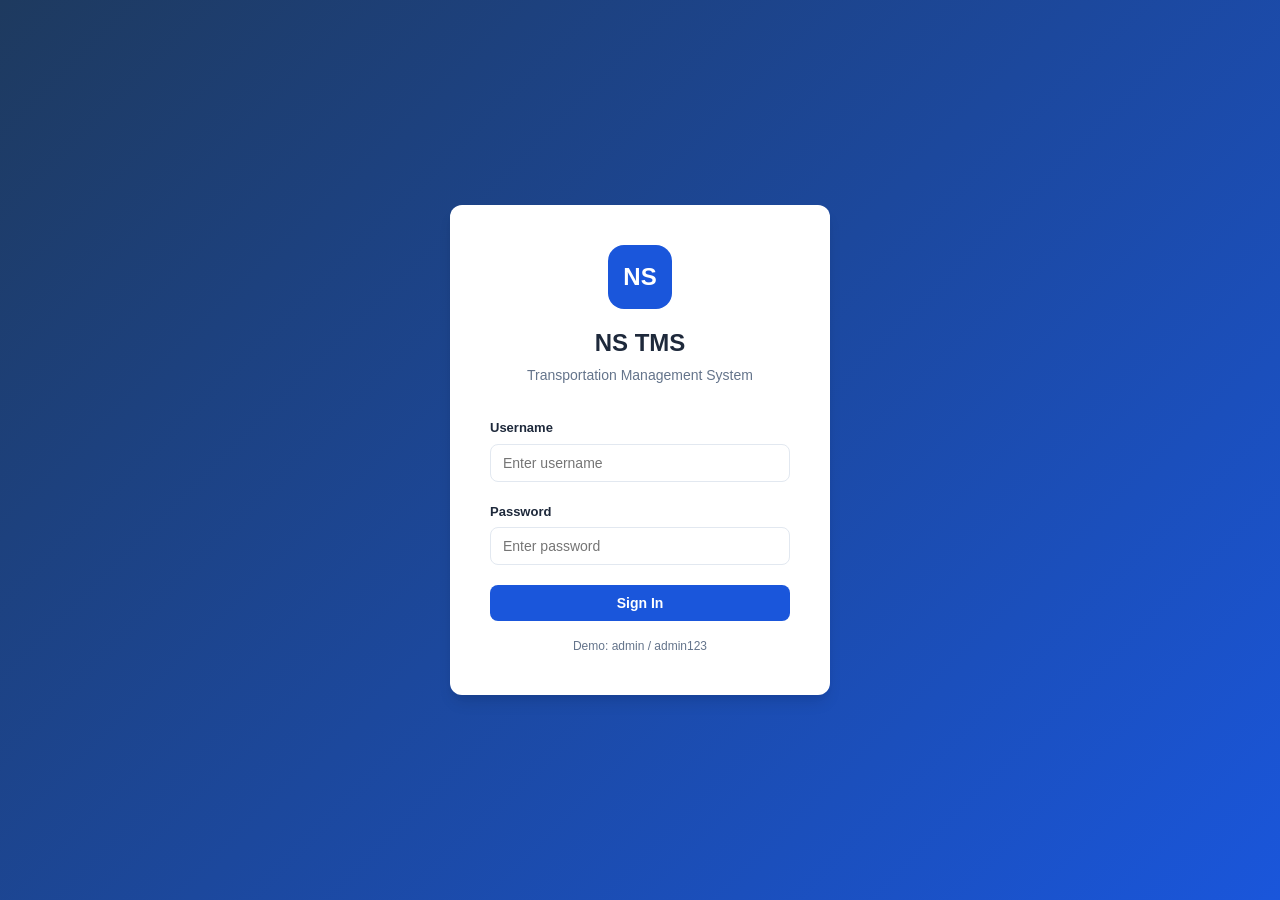
==== index.html @ 08a45727 "Add TMS Fuel & Load web application with Report page - Login page with dummy authentication (admin/a" ====
<!DOCTYPE html>
<html lang="en">
<head>
    <meta charset="UTF-8">
    <meta name="viewport" content="width=device-width, initial-scale=1.0">
    <title>NS TMS - Login</title>
    <link rel="stylesheet" href="css/style.css">
</head>
<body class="login-page">
    <div class="login-container">
        <div class="login-card">
            <div class="login-header">
                <div class="logo">NS</div>
                <h1>NS TMS</h1>
                <p>Transportation Management System</p>
            </div>
            <form id="loginForm" class="login-form">
                <div class="form-group">
                    <label for="username">Username</label>
                    <input type="text" id="username" placeholder="Enter username" required>
                </div>
                <div class="form-group">
                    <label for="password">Password</label>
                    <input type="password" id="password" placeholder="Enter password" required>
                </div>
                <button type="submit" class="btn btn-primary btn-full">Sign In</button>
                <p class="login-hint">Demo: admin / admin123</p>
            </form>
        </div>
    </div>
    <script src="js/auth.js"></script>
</body>
</html>
---- css/style.css ----
/* ===== CSS Reset & Base ===== */
*, *::before, *::after {
    margin: 0;
    padding: 0;
    box-sizing: border-box;
}

:root {
    --primary: #1a56db;
    --primary-dark: #1e40af;
    --primary-light: #dbeafe;
    --bg: #f1f5f9;
    --bg-white: #ffffff;
    --text: #1e293b;
    --text-light: #64748b;
    --border: #e2e8f0;
    --success: #059669;
    --danger: #dc2626;
    --warning: #d97706;
    --sidebar-width: 240px;
    --navbar-height: 56px;
    --radius: 8px;
    --shadow: 0 1px 3px rgba(0,0,0,0.1), 0 1px 2px rgba(0,0,0,0.06);
    --shadow-lg: 0 10px 15px -3px rgba(0,0,0,0.1), 0 4px 6px -2px rgba(0,0,0,0.05);
}

body {
    font-family: -apple-system, BlinkMacSystemFont, 'Segoe UI', Roboto, Oxygen, Ubuntu, sans-serif;
    background: var(--bg);
    color: var(--text);
    line-height: 1.5;
    font-size: 14px;
}

/* ===== Login Page ===== */
.login-page {
    display: flex;
    align-items: center;
    justify-content: center;
    min-height: 100vh;
    background: linear-gradient(135deg, #1e3a5f 0%, #1a56db 100%);
}

.login-container {
    width: 100%;
    max-width: 420px;
    padding: 20px;
}

.login-card {
    background: var(--bg-white);
    border-radius: 12px;
    padding: 40px;
    box-shadow: var(--shadow-lg);
}

.login-header {
    text-align: center;
    margin-bottom: 32px;
}

.login-header .logo {
    width: 64px;
    height: 64px;
    background: var(--primary);
    color: white;
    border-radius: 16px;
    display: inline-flex;
    align-items: center;
    justify-content: center;
    font-size: 24px;
    font-weight: 800;
    margin-bottom: 16px;
}

.login-header h1 {
    font-size: 24px;
    color: var(--text);
    margin-bottom: 4px;
}

.login-header p {
    color: var(--text-light);
    font-size: 14px;
}

.login-hint {
    text-align: center;
    margin-top: 16px;
    font-size: 12px;
    color: var(--text-light);
}

/* ===== Forms ===== */
.form-group {
    margin-bottom: 20px;
}

.form-group label {
    display: block;
    font-size: 13px;
    font-weight: 600;
    color: var(--text);
    margin-bottom: 6px;
}

.form-group input,
.form-group select {
    width: 100%;
    padding: 10px 12px;
    border: 1px solid var(--border);
    border-radius: var(--radius);
    font-size: 14px;
    transition: border-color 0.2s;
    background: var(--bg-white);
}

.form-group input:focus,
.form-group select:focus {
    outline: none;
    border-color: var(--primary);
    box-shadow: 0 0 0 3px var(--primary-light);
}

/* ===== Buttons ===== */
.btn {
    display: inline-flex;
    align-items: center;
    justify-content: center;
    gap: 6px;
    padding: 10px 20px;
    border: none;
    border-radius: var(--radius);
    font-size: 14px;
    font-weight: 600;
    cursor: pointer;
    transition: all 0.2s;
    text-decoration: none;
}

.btn:disabled {
    opacity: 0.5;
    cursor: not-allowed;
}

.btn-primary {
    background: var(--primary);
    color: white;
}

.btn-primary:hover:not(:disabled) {
    background: var(--primary-dark);
}

.btn-outline {
    background: transparent;
    color: var(--text);
    border: 1px solid var(--border);
}

.btn-outline:hover {
    background: var(--bg);
}

.btn-danger {
    color: var(--danger);
    border-color: var(--danger);
}

.btn-danger:hover {
    background: #fef2f2;
}

.btn-sm {
    padding: 6px 12px;
    font-size: 13px;
}

.btn-full {
    width: 100%;
}

/* ===== Navbar ===== */
.navbar {
    position: fixed;
    top: 0;
    left: 0;
    right: 0;
    height: var(--navbar-height);
    background: var(--bg-white);
    border-bottom: 1px solid var(--border);
    display: flex;
    align-items: center;
    justify-content: space-between;
    padding: 0 20px;
    z-index: 100;
}

.nav-left {
    display: flex;
    align-items: center;
    gap: 12px;
}

.nav-logo {
    width: 36px;
    height: 36px;
    background: var(--primary);
    color: white;
    border-radius: 8px;
    display: flex;
    align-items: center;
    justify-content: center;
    font-size: 14px;
    font-weight: 800;
}

.nav-title {
    font-size: 18px;
    font-weight: 700;
    color: var(--text);
}

.nav-right {
    display: flex;
    align-items: center;
    gap: 12px;
}

.nav-user {
    font-size: 14px;
    color: var(--text-light);
}

/* ===== Layout ===== */
.main-container {
    display: flex;
    margin-top: var(--navbar-height);
    min-height: calc(100vh - var(--navbar-height));
}

/* ===== Sidebar ===== */
.sidebar {
    width: var(--sidebar-width);
    background: var(--bg-white);
    border-right: 1px solid var(--border);
    padding: 20px 0;
    position: fixed;
    top: var(--navbar-height);
    left: 0;
    bottom: 0;
    overflow-y: auto;
}

.sidebar-section {
    padding: 0 16px;
    margin-bottom: 24px;
}

.sidebar-section h3 {
    font-size: 11px;
    text-transform: uppercase;
    letter-spacing: 0.05em;
    color: var(--text-light);
    margin-bottom: 8px;
}

.sidebar-nav {
    list-style: none;
}

.sidebar-nav li {
    padding: 10px 12px;
    border-radius: var(--radius);
    cursor: pointer;
    display: flex;
    align-items: center;
    gap: 10px;
    font-size: 14px;
    color: var(--text-light);
    transition: all 0.15s;
    margin-bottom: 2px;
}

.sidebar-nav li:hover {
    background: var(--bg);
    color: var(--text);
}

.sidebar-nav li.active {
    background: var(--primary-light);
    color: var(--primary);
    font-weight: 600;
}

.sidebar-nav li .icon {
    font-size: 16px;
}

.stat-card {
    padding: 12px;
    background: var(--bg);
    border-radius: var(--radius);
    margin-bottom: 8px;
}

.stat-label {
    display: block;
    font-size: 11px;
    color: var(--text-light);
    text-transform: uppercase;
    letter-spacing: 0.03em;
}

.stat-value {
    display: block;
    font-size: 20px;
    font-weight: 700;
    color: var(--text);
    margin-top: 2px;
}

/* ===== Content ===== */
.content {
    margin-left: var(--sidebar-width);
    flex: 1;
    padding: 20px;
    overflow-x: auto;
}

/* ===== Filters Bar ===== */
.filters-bar {
    display: flex;
    flex-wrap: wrap;
    gap: 12px;
    align-items: flex-end;
    background: var(--bg-white);
    padding: 16px;
    border-radius: var(--radius);
    border: 1px solid var(--border);
    margin-bottom: 20px;
}

.filter-group {
    display: flex;
    flex-direction: column;
    gap: 4px;
}

.filter-group label {
    font-size: 11px;
    font-weight: 600;
    color: var(--text-light);
    text-transform: uppercase;
    letter-spacing: 0.03em;
}

.filter-group input,
.filter-group select {
    padding: 8px 10px;
    border: 1px solid var(--border);
    border-radius: 6px;
    font-size: 13px;
    min-width: 150px;
    background: var(--bg-white);
}

.filter-group input:focus,
.filter-group select:focus {
    outline: none;
    border-color: var(--primary);
    box-shadow: 0 0 0 2px var(--primary-light);
}

.filter-actions {
    display: flex;
    gap: 8px;
    align-items: flex-end;
}

/* ===== Content Header ===== */
.content-header {
    display: flex;
    align-items: center;
    justify-content: space-between;
    margin-bottom: 16px;
}

.content-header h2 {
    font-size: 20px;
    font-weight: 700;
}

.content-header h3 {
    font-size: 16px;
    font-weight: 600;
}

.content-actions {
    display: flex;
    gap: 8px;
}

/* ===== Tables ===== */
.table-wrapper {
    background: var(--bg-white);
    border-radius: var(--radius);
    border: 1px solid var(--border);
    overflow-x: auto;
    margin-bottom: 20px;
}

.data-table {
    width: 100%;
    border-collapse: collapse;
    font-size: 13px;
}

.data-table thead th {
    background: #f8fafc;
    padding: 10px 12px;
    text-align: left;
    font-weight: 600;
    color: var(--text-light);
    font-size: 12px;
    text-transform: uppercase;
    letter-spacing: 0.03em;
    border-bottom: 2px solid var(--border);
    white-space: nowrap;
    position: sticky;
    top: 0;
}

.data-table tbody td {
    padding: 8px 12px;
    border-bottom: 1px solid var(--border);
    white-space: nowrap;
}

.data-table tbody tr:hover {
    background: #f8fafc;
}

.data-table tbody tr:last-child td {
    border-bottom: none;
}

.data-table tfoot td {
    padding: 10px 12px;
    border-top: 2px solid var(--border);
    background: #f8fafc;
    font-weight: 600;
}

.text-right {
    text-align: right;
}

.amount-cell {
    text-align: right;
    font-variant-numeric: tabular-nums;
}

.highlight-row {
    background: #fffbeb !important;
}

.missing-miles {
    color: var(--danger);
    font-weight: 600;
}

/* ===== Tab Content ===== */
.tab-content {
    display: none;
}

.tab-content.active {
    display: block;
}

/* ===== Report Cards ===== */
.report-summary {
    display: grid;
    grid-template-columns: repeat(auto-fill, minmax(180px, 1fr));
    gap: 12px;
    margin-bottom: 24px;
}

.report-card {
    background: var(--bg-white);
    border: 1px solid var(--border);
    border-radius: var(--radius);
    padding: 16px;
}

.report-card.highlight {
    background: var(--primary-light);
    border-color: var(--primary);
}

.report-card-label {
    display: block;
    font-size: 11px;
    text-transform: uppercase;
    letter-spacing: 0.05em;
    color: var(--text-light);
    margin-bottom: 4px;
}

.report-card-value {
    display: block;
    font-size: 18px;
    font-weight: 700;
    color: var(--text);
}

/* ===== Upload Section ===== */
.upload-section {
    display: grid;
    grid-template-columns: repeat(auto-fill, minmax(320px, 1fr));
    gap: 20px;
    margin-bottom: 20px;
}

.upload-card {
    background: var(--bg-white);
    border: 1px solid var(--border);
    border-radius: var(--radius);
    padding: 24px;
}

.upload-card h3 {
    font-size: 16px;
    margin-bottom: 8px;
}

.upload-card p {
    font-size: 13px;
    color: var(--text-light);
    margin-bottom: 8px;
}

.upload-hint {
    font-size: 11px !important;
    color: #94a3b8 !important;
    line-height: 1.4;
    margin-bottom: 16px !important;
}

.file-input {
    display: none;
}

.file-label {
    display: inline-flex !important;
    margin-bottom: 8px;
    cursor: pointer;
}

.file-name {
    display: block;
    font-size: 12px;
    color: var(--text-light);
    margin-bottom: 12px;
}

/* ===== Stored Files ===== */
.stored-files {
    background: var(--bg-white);
    border: 1px solid var(--border);
    border-radius: var(--radius);
    padding: 16px;
}

.stored-file-item {
    display: flex;
    align-items: center;
    justify-content: space-between;
    padding: 10px 12px;
    border-bottom: 1px solid var(--border);
}

.stored-file-item:last-child {
    border-bottom: none;
}

.stored-file-info {
    display: flex;
    flex-direction: column;
}

.stored-file-name {
    font-weight: 600;
    font-size: 14px;
}

.stored-file-meta {
    font-size: 12px;
    color: var(--text-light);
}

.empty-state {
    text-align: center;
    padding: 40px 20px;
    color: var(--text-light);
    font-size: 14px;
}

/* ===== Toast ===== */
.toast-container {
    position: fixed;
    bottom: 20px;
    right: 20px;
    z-index: 1000;
    display: flex;
    flex-direction: column;
    gap: 8px;
}

.toast {
    padding: 12px 20px;
    background: var(--text);
    color: white;
    border-radius: var(--radius);
    font-size: 14px;
    box-shadow: var(--shadow-lg);
    animation: slideIn 0.3s ease;
    max-width: 360px;
}

.toast.success {
    background: var(--success);
}

.toast.error {
    background: var(--danger);
}

@keyframes slideIn {
    from { transform: translateX(100%); opacity: 0; }
    to { transform: translateX(0); opacity: 1; }
}

/* ===== Responsive ===== */
@media (max-width: 768px) {
    .sidebar {
        display: none;
    }
    .content {
        margin-left: 0;
    }
    .filters-bar {
        flex-direction: column;
    }
    .filter-group input,
    .filter-group select {
        min-width: 100%;
    }
    .upload-section {
        grid-template-columns: 1fr;
    }
    .report-summary {
        grid-template-columns: repeat(2, 1fr);
    }
}
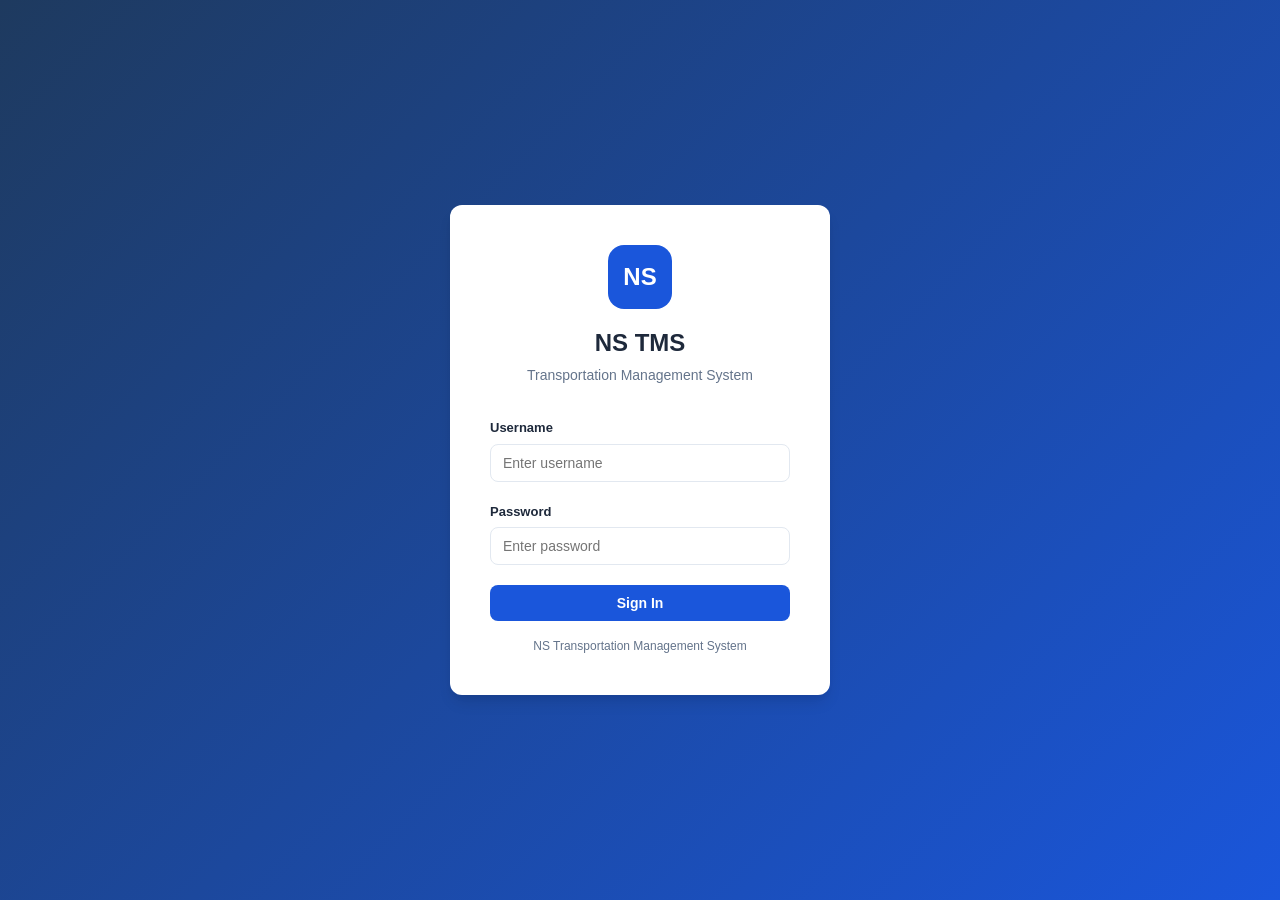
==== commit fbfd363d: "Add combined file upload, delete/add records, and UI improvements - Add combined monthly file upload" ====
--- a/index.html
+++ b/index.html
@@ -24,7 +24,7 @@
                     <input type="password" id="password" placeholder="Enter password" required>
                 </div>
                 <button type="submit" class="btn btn-primary btn-full">Sign In</button>
-                <p class="login-hint">Demo: admin / admin123</p>
+                <p class="login-hint">NS Transportation Management System</p>
             </form>
         </div>
     </div>
--- a/css/style.css
+++ b/css/style.css
@@ -640,6 +640,124 @@
 @keyframes slideIn {
     from { transform: translateX(100%); opacity: 0; }
     to { transform: translateX(0); opacity: 1; }
+}
+
+/* ===== Featured Upload Card ===== */
+.upload-card-featured {
+    border: 2px solid var(--primary);
+    background: var(--primary-light);
+}
+
+/* ===== Modal ===== */
+.modal-overlay {
+    display: none;
+    position: fixed;
+    top: 0;
+    left: 0;
+    right: 0;
+    bottom: 0;
+    background: rgba(0,0,0,0.5);
+    z-index: 200;
+    align-items: center;
+    justify-content: center;
+}
+
+.modal-overlay.active {
+    display: flex;
+}
+
+.modal {
+    background: var(--bg-white);
+    border-radius: var(--radius);
+    box-shadow: var(--shadow-lg);
+    width: 90%;
+    max-width: 600px;
+    max-height: 80vh;
+    display: flex;
+    flex-direction: column;
+}
+
+.modal-header {
+    display: flex;
+    align-items: center;
+    justify-content: space-between;
+    padding: 16px 20px;
+    border-bottom: 1px solid var(--border);
+}
+
+.modal-header h3 {
+    font-size: 16px;
+    font-weight: 700;
+}
+
+.modal-close {
+    background: none;
+    border: none;
+    font-size: 24px;
+    cursor: pointer;
+    color: var(--text-light);
+    line-height: 1;
+}
+
+.modal-close:hover {
+    color: var(--text);
+}
+
+.modal-body {
+    padding: 20px;
+    overflow-y: auto;
+    flex: 1;
+}
+
+.modal-body .form-group {
+    margin-bottom: 14px;
+}
+
+.modal-body .form-group label {
+    display: block;
+    font-size: 12px;
+    font-weight: 600;
+    color: var(--text);
+    margin-bottom: 4px;
+}
+
+.modal-body .form-group input,
+.modal-body .form-group select {
+    width: 100%;
+    padding: 8px 10px;
+    border: 1px solid var(--border);
+    border-radius: 6px;
+    font-size: 13px;
+}
+
+.modal-body .form-row {
+    display: grid;
+    grid-template-columns: 1fr 1fr;
+    gap: 12px;
+}
+
+.modal-footer {
+    display: flex;
+    justify-content: flex-end;
+    gap: 8px;
+    padding: 16px 20px;
+    border-top: 1px solid var(--border);
+}
+
+/* ===== Delete Button in Tables ===== */
+.btn-delete {
+    background: none;
+    border: 1px solid var(--danger);
+    color: var(--danger);
+    padding: 3px 8px;
+    border-radius: 4px;
+    font-size: 11px;
+    cursor: pointer;
+    white-space: nowrap;
+}
+
+.btn-delete:hover {
+    background: #fef2f2;
 }
 
 /* ===== Responsive ===== */
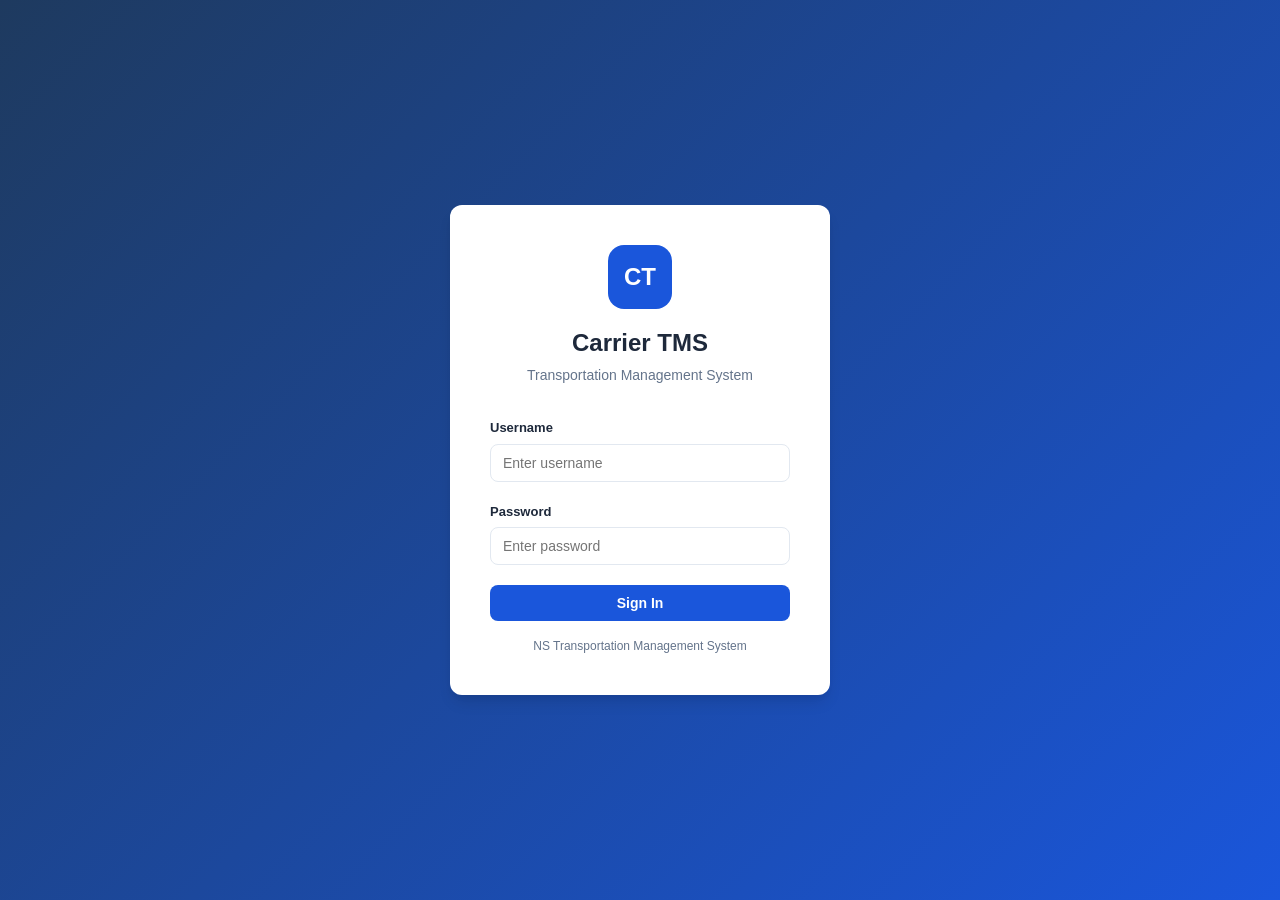
==== commit 6fc4a752: "Rebrand from NS TMS to Carrier TMS across all pages - Updated page titles, logos, and headings in in" ====
--- a/index.html
+++ b/index.html
@@ -3,15 +3,15 @@
 <head>
     <meta charset="UTF-8">
     <meta name="viewport" content="width=device-width, initial-scale=1.0">
-    <title>NS TMS - Login</title>
+    <title>Carrier TMS - Login</title>
     <link rel="stylesheet" href="css/style.css">
 </head>
 <body class="login-page">
     <div class="login-container">
         <div class="login-card">
             <div class="login-header">
-                <div class="logo">NS</div>
-                <h1>NS TMS</h1>
+                <div class="logo">CT</div>
+                <h1>Carrier TMS</h1>
                 <p>Transportation Management System</p>
             </div>
             <form id="loginForm" class="login-form">
--- a/css/style.css
+++ b/css/style.css
@@ -744,11 +744,9 @@
     border-top: 1px solid var(--border);
 }
 
-/* ===== Delete Button in Tables ===== */
-.btn-delete {
+/* ===== Action Buttons in Tables ===== */
+.btn-delete, .btn-edit {
     background: none;
-    border: 1px solid var(--danger);
-    color: var(--danger);
     padding: 3px 8px;
     border-radius: 4px;
     font-size: 11px;
@@ -756,8 +754,37 @@
     white-space: nowrap;
 }
 
+.btn-delete {
+    border: 1px solid var(--danger);
+    color: var(--danger);
+}
+
 .btn-delete:hover {
     background: #fef2f2;
+}
+
+.btn-edit {
+    border: 1px solid var(--primary);
+    color: var(--primary);
+    margin-right: 4px;
+}
+
+.btn-edit:hover {
+    background: #eff6ff;
+}
+
+.btn-success {
+    background: #059669;
+    color: #fff;
+    border: 1px solid #059669;
+}
+
+.btn-success:hover {
+    background: #047857;
+}
+
+.actions-cell {
+    white-space: nowrap;
 }
 
 /* ===== Responsive ===== */
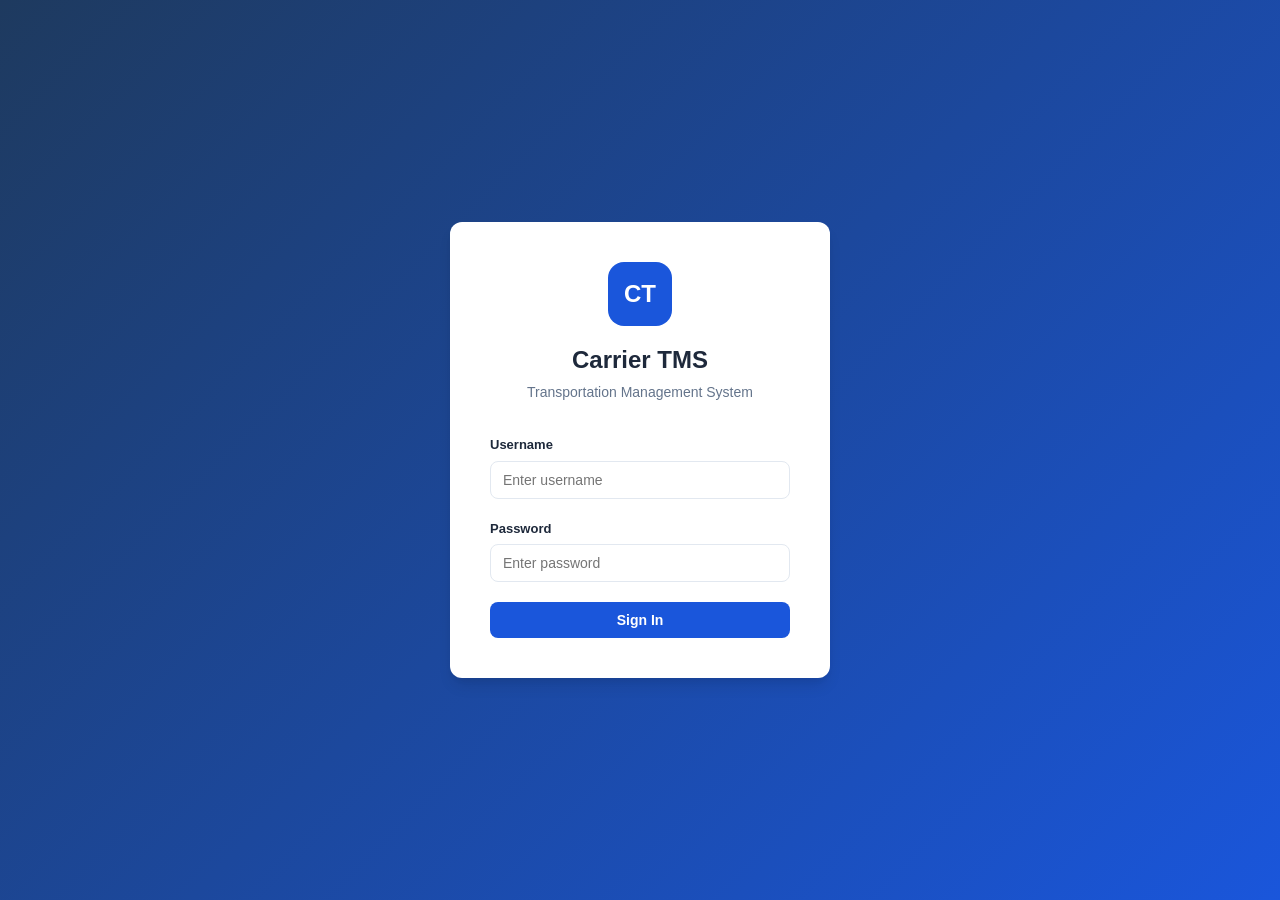
==== commit 4a8fd598: "Add Settings page with audit mode and credential management - Removed hardcoded credentials and logi" ====
--- a/index.html
+++ b/index.html
@@ -24,7 +24,7 @@
                     <input type="password" id="password" placeholder="Enter password" required>
                 </div>
                 <button type="submit" class="btn btn-primary btn-full">Sign In</button>
-                <p class="login-hint">NS Transportation Management System</p>
+                <p id="loginError" class="login-error" style="display:none;"></p>
             </form>
         </div>
     </div>
--- a/css/style.css
+++ b/css/style.css
@@ -785,6 +785,136 @@
 
 .actions-cell {
     white-space: nowrap;
+}
+
+/* ===== Login Error ===== */
+.login-error {
+    text-align: center;
+    margin-top: 12px;
+    font-size: 13px;
+    color: var(--danger);
+    font-weight: 500;
+}
+
+/* ===== Settings ===== */
+.settings-card {
+    background: var(--bg-white);
+    border: 1px solid var(--border);
+    border-radius: var(--radius);
+    padding: 24px;
+    margin-bottom: 20px;
+}
+
+.settings-card h3 {
+    font-size: 16px;
+    font-weight: 700;
+    margin-bottom: 4px;
+}
+
+.settings-desc {
+    font-size: 13px;
+    color: var(--text-light);
+    margin-bottom: 4px;
+}
+
+.settings-card-header {
+    display: flex;
+    align-items: center;
+    justify-content: space-between;
+    gap: 20px;
+}
+
+/* Toggle Switch */
+.toggle-switch {
+    position: relative;
+    display: inline-block;
+    width: 52px;
+    height: 28px;
+    flex-shrink: 0;
+}
+
+.toggle-switch input {
+    opacity: 0;
+    width: 0;
+    height: 0;
+}
+
+.toggle-slider {
+    position: absolute;
+    cursor: pointer;
+    top: 0;
+    left: 0;
+    right: 0;
+    bottom: 0;
+    background: #cbd5e1;
+    border-radius: 28px;
+    transition: 0.3s;
+}
+
+.toggle-slider::before {
+    content: "";
+    position: absolute;
+    width: 22px;
+    height: 22px;
+    left: 3px;
+    bottom: 3px;
+    background: white;
+    border-radius: 50%;
+    transition: 0.3s;
+}
+
+.toggle-switch input:checked + .toggle-slider {
+    background: var(--danger);
+}
+
+.toggle-switch input:checked + .toggle-slider::before {
+    transform: translateX(24px);
+}
+
+.audit-status {
+    margin-top: 10px;
+    font-size: 13px;
+    font-weight: 600;
+}
+
+.audit-status.active {
+    color: var(--danger);
+}
+
+.audit-status.inactive {
+    color: var(--success);
+}
+
+/* Audit Mode: hide all modifiable elements */
+body.audit-mode .audit-hide {
+    display: none !important;
+}
+
+body.audit-mode .btn-edit,
+body.audit-mode .btn-delete {
+    display: none !important;
+}
+
+/* Hide Actions column in fuel and loads tables */
+body.audit-mode #fuelTable th:last-child,
+body.audit-mode #fuelTable td:last-child,
+body.audit-mode #fuelTable tfoot td:last-child,
+body.audit-mode #loadsTable th:last-child,
+body.audit-mode #loadsTable td:last-child {
+    display: none !important;
+}
+
+.settings-input {
+    width: 100%;
+    padding: 6px 8px;
+    border: 1px solid var(--border);
+    border-radius: 4px;
+    font-size: 13px;
+}
+
+.settings-input:focus {
+    outline: none;
+    border-color: var(--primary);
 }
 
 /* ===== Responsive ===== */
